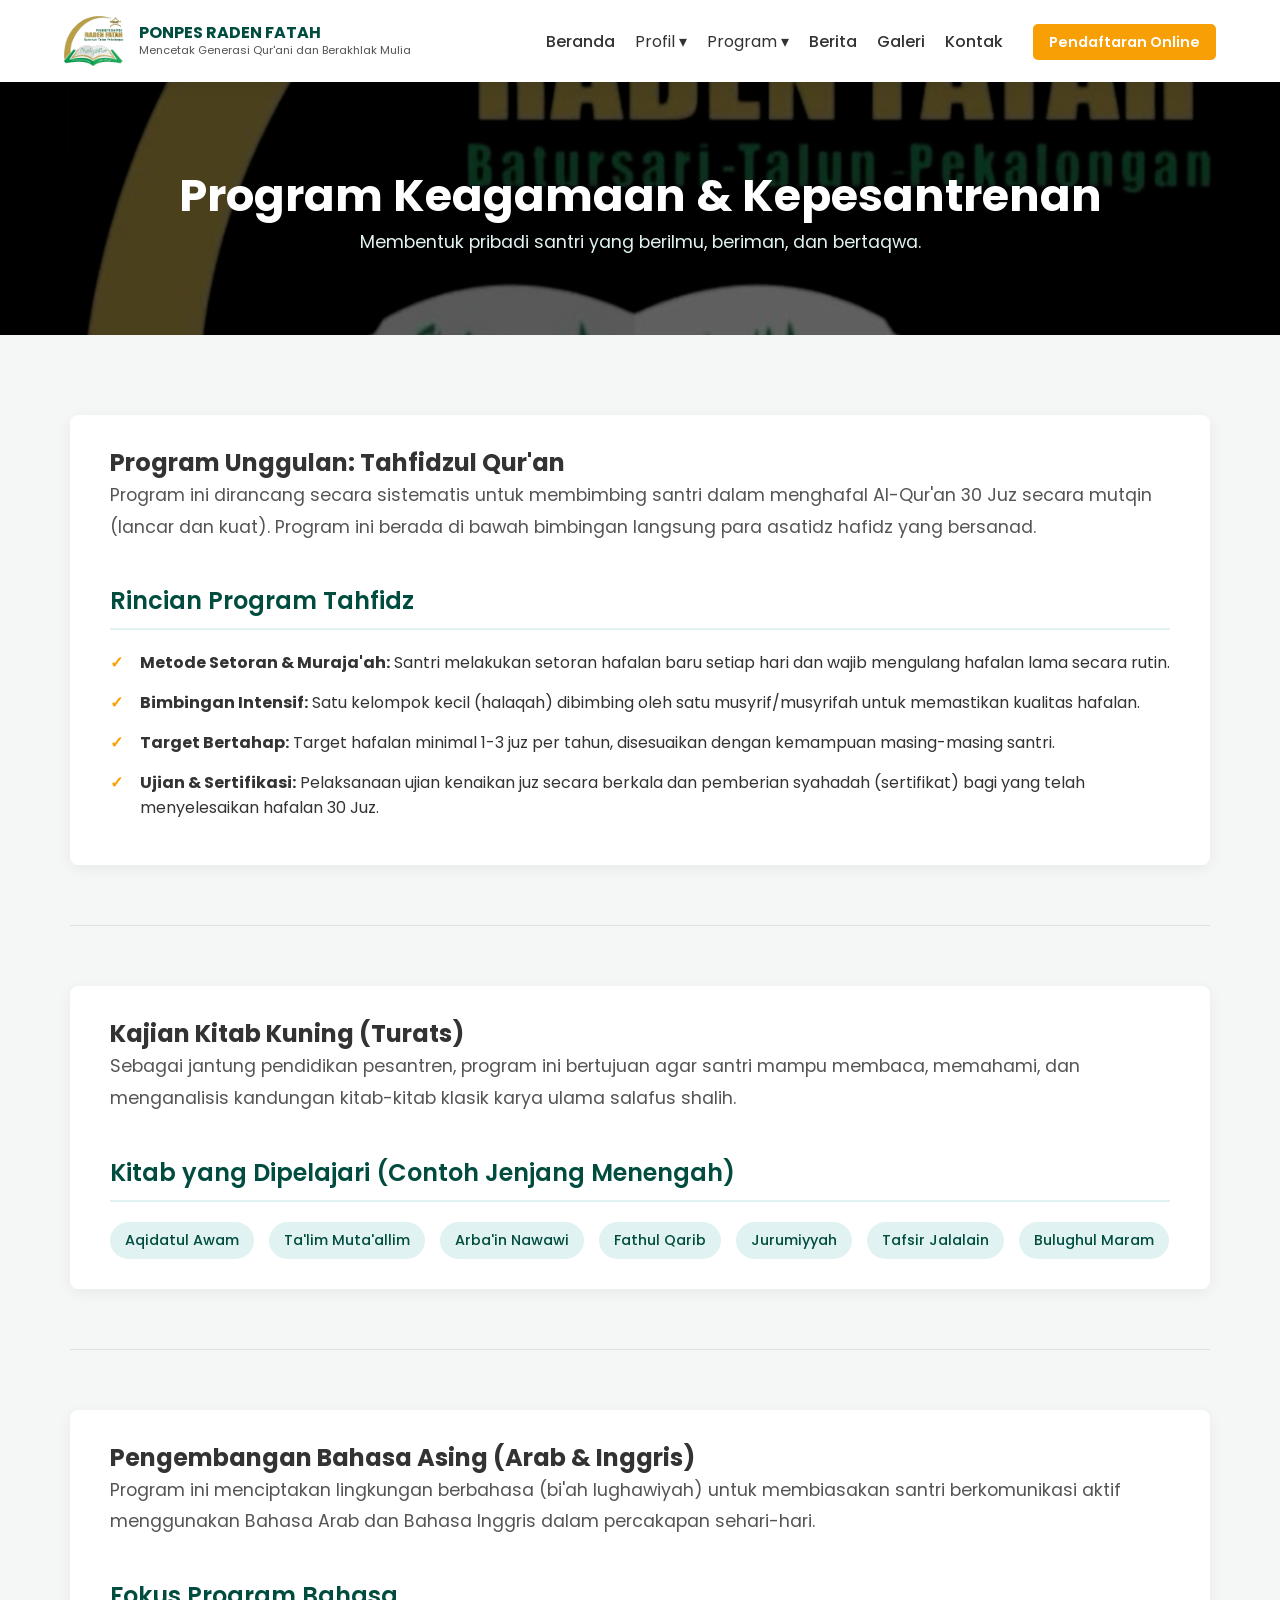
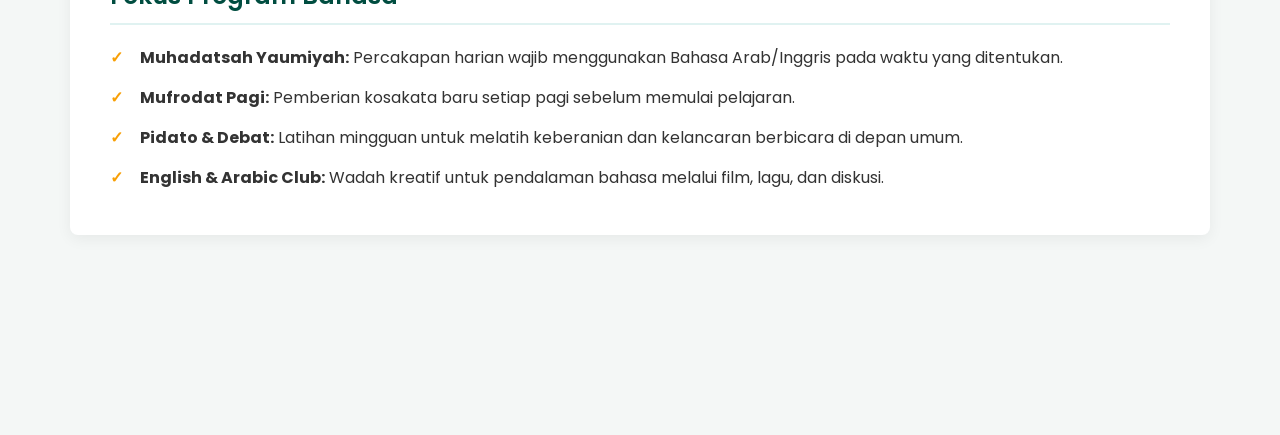
==== agama.html @ 98dd8510 "Add files via upload" ====
<!DOCTYPE html>
<html lang="id">
<head>
    <meta charset="UTF-8">
    <meta name="viewport" content="width=device-width, initial-scale=1.0">
    <title>Program Keagamaan - Ponpes Raden Fatah</title>
    <link rel="apple-touch-icon" sizes="180x180" href="images/favicons/apple-touch-icon.png">
    <link rel="icon" type="image/png" sizes="32x32" href="images/favicons/favicon-32x32.png">
    <link rel="icon" type="image/png" sizes="16x16" href="images/favicons/favicon-16x16.png">
    <link rel="manifest" href="images/favicons/site.webmanifest">
    <link rel="stylesheet" href="style.css">
    <link rel="preconnect" href="https://fonts.googleapis.com">
    <link rel="preconnect" href="https://fonts.gstatic.com" crossorigin>
    <link href="https://fonts.googleapis.com/css2?family=Poppins:wght@400;500;600;700&display=swap" rel="stylesheet">
</head>
<body>

    <header class="header">
        <div class="logo-container">
            <a href="index.html" class="logo-container">
                <img src="images/logo.png" alt="Logo Ponpes Raden Fatah" class="logo-img">
                <div class="logo-text">
                    <h1>PONPES RADEN FATAH</h1>
                    <p>Mencetak Generasi Qur'ani dan Berakhlak Mulia</p>
                </div>
            </a>
        </div>
        <input type="checkbox" id="menu-toggle" class="menu-toggle-checkbox">
        <label for="menu-toggle" class="menu-toggle-label"><span></span><span></span><span></span></label>
        <div class="navigation-area">
            <nav class="nav-links">
                <ul>
                    <li><a href="index.html">Beranda</a></li>
                    <li class="dropdown">
         <label for="profil-toggle" class="dropdown-toggle">Profil &#9662;</label>
                        <div class="dropdown-content">
                            <a href="sejarah.html">Sejarah</a>
                            <a href="visi-misi.html">Visi & Misi</a>
                            <a href="struktur-organisasi.html">Struktur Organisasi</a>
                            <a href="tenaga-pendidik.html">Tenaga Pendidik</a>
                        </div>
                    </li>
                    <li class="dropdown">
                            <label for="program-toggle" class="dropdown-toggle">Program &#9662;</label>
                        <div class="dropdown-content">
                            <a href="umum.html">Umum</a>
                            <a href="agama.html">Agama</a>
                        </div>
                    </li>
                    <li><a href="berita.html">Berita</a></li>
                    <li><a href="galeri.html">Galeri</a></li>
                    <li><a href="kontak.html">Kontak</a></li>
                </ul>
            </nav>
            <div class="header-cta">
                <a href="pendaftaran.html" class="cta-button">Pendaftaran Online</a>
            </div>
        </div>
    </header>

    <main>
        <section class="page-header">
            <div class="container">
                <h1>Program Keagamaan & Kepesantrenan</h1>
                <p>Membentuk pribadi santri yang berilmu, beriman, dan bertaqwa.</p>
            </div>
        </section>

        <section class="program-detail-section section-padding">
            <div class="container">
                
                <div class="program-level-card">
                    <h2>Program Unggulan: Tahfidzul Qur'an</h2>
                    <p>Program ini dirancang secara sistematis untuk membimbing santri dalam menghafal Al-Qur'an 30 Juz secara mutqin (lancar dan kuat). Program ini berada di bawah bimbingan langsung para asatidz hafidz yang bersanad.</p>
                    
                    <h3 class="program-subtitle">Rincian Program Tahfidz</h3>
                    <ul class="keunggulan-list">
                        <li><strong>Metode Setoran & Muraja'ah:</strong> Santri melakukan setoran hafalan baru setiap hari dan wajib mengulang hafalan lama secara rutin.</li>
                        <li><strong>Bimbingan Intensif:</strong> Satu kelompok kecil (halaqah) dibimbing oleh satu musyrif/musyrifah untuk memastikan kualitas hafalan.</li>
                        <li><strong>Target Bertahap:</strong> Target hafalan minimal 1-3 juz per tahun, disesuaikan dengan kemampuan masing-masing santri.</li>
                        <li><strong>Ujian & Sertifikasi:</strong> Pelaksanaan ujian kenaikan juz secara berkala dan pemberian syahadah (sertifikat) bagi yang telah menyelesaikan hafalan 30 Juz.</li>
                    </ul>
                </div>

                <hr class="section-divider">

                <div class="program-level-card">
                    <h2>Kajian Kitab Kuning (Turats)</h2>
                    <p>Sebagai jantung pendidikan pesantren, program ini bertujuan agar santri mampu membaca, memahami, dan menganalisis kandungan kitab-kitab klasik karya ulama salafus shalih.</p>
                    
                    <h3 class="program-subtitle">Kitab yang Dipelajari (Contoh Jenjang Menengah)</h3>
                    <div class="ekskul-grid">
                        <span>Aqidatul Awam</span>
                        <span>Ta'lim Muta'allim</span>
                        <span>Arba'in Nawawi</span>
                        <span>Fathul Qarib</span>
                        <span>Jurumiyyah</span>
                        <span>Tafsir Jalalain</span>
                        <span>Bulughul Maram</span>
                    </div>
                </div>

                <hr class="section-divider">

                <div class="program-level-card">
                    <h2>Pengembangan Bahasa Asing (Arab & Inggris)</h2>
                    <p>Program ini menciptakan lingkungan berbahasa (bi'ah lughawiyah) untuk membiasakan santri berkomunikasi aktif menggunakan Bahasa Arab dan Bahasa Inggris dalam percakapan sehari-hari.</p>

                    <h3 class="program-subtitle">Fokus Program Bahasa</h3>
                    <ul class="keunggulan-list">
                        <li><strong>Muhadatsah Yaumiyah:</strong> Percakapan harian wajib menggunakan Bahasa Arab/Inggris pada waktu yang ditentukan.</li>
                        <li><strong>Mufrodat Pagi:</strong> Pemberian kosakata baru setiap pagi sebelum memulai pelajaran.</li>
                        <li><strong>Pidato & Debat:</strong> Latihan mingguan untuk melatih keberanian dan kelancaran berbicara di depan umum.</li>
                        <li><strong>English & Arabic Club:</strong> Wadah kreatif untuk pendalaman bahasa melalui film, lagu, dan diskusi.</li>
                    </ul>
                </div>

            </div>
        </section>
    </main>

    <footer class="footer">
        </footer>

</body>
</html>
---- style.css ----
/* --- PALET WARNA UTAMA (GLOBAL VARIABLES) --- */
:root {
    --warna-utama: #f89f05;      /* Oranye/Emas Pilihan Anda */
    --warna-sekunder: #004d40;   /* Hijau Tua untuk Judul & Hover */
    --warna-teks-utama: #333;   /* Warna teks gelap */
    --warna-teks-kedua: #555;   /* Warna teks abu-abu */
    --warna-latar: #f4f7f6;      /* Warna latar belakang utama */
    --warna-putih: #ffffff;     /* Warna putih */
    --warna-border: #ddd;       /* Warna border abu-abu muda */
}

/* --- Reset & Basic Styling --- */
* {
    margin: 0;
    padding: 0;
    box-sizing: border-box;
}

html {
    height: 100%; /* Diperlukan agar body bisa setinggi 100% */
}

body {
    display: flex; /* 1. Jadikan body sebagai flex container */
    flex-direction: column; /* 2. Atur itemnya secara vertikal */
    min-height: 100vh; /* 3. Tinggi minimal body adalah 100% tinggi layar */
    
    font-family: 'Poppins', sans-serif;
    background-color: var(--warna-latar);
    color: var(--warna-teks-utama);
}

main {
    flex-grow: 1; /* 4. INI KUNCINYA: buat <main> meregang & mendorong footer */
    width: 100%;
}
.container { width: 90%; max-width: 1140px; margin: 0 auto; }
.section-padding { padding: 80px 0; }
.section-title { font-size: 2.5rem; color: var(--warna-sekunder); margin-bottom: 20px; font-weight: 700; }
.text-center { text-align: center; }
.section-divider { border: 0; height: 1px; background-color: #e0e0e0; margin: 60px 0; }

/* --- Header Styling --- */
.header { display: flex; justify-content: space-between; align-items: center; padding: 1rem 5%; background-color: var(--warna-putih); box-shadow: 0 4px 15px rgba(0, 0, 0, 0.06); position: sticky; top: 0; z-index: 1000; width: 100%; }
.logo-container { display: flex; align-items: center; gap: 15px; text-decoration: none; }
.logo-img { height: 50px; width: auto; flex-shrink: 0; }
.logo-text h1 { font-size: 1.0rem; font-weight: 700; color: var(--warna-sekunder); margin: 0; line-height: 1.2; }
.logo-text p { font-size: 0.7rem; color: var(--warna-teks-kedua); margin: 0; }

/* --- Navigasi, Dropdown, CTA --- */
.navigation-area { display: flex; align-items: center; gap: 30px; }
.nav-links ul { list-style: none; display: flex; gap: 20px; margin: 0; padding: 0; }
.nav-links a { text-decoration: none; color: var(--warna-teks-utama); font-weight: 500; font-size: 1rem; position: relative; padding-bottom: 5px; transition: color 0.3s ease; }
.nav-links a::after { content: ''; position: absolute; width: 0; height: 2px; bottom: 0; left: 0; background-color: var(--warna-utama); transition: width 0.3s ease; }
.nav-links a:hover, .nav-links a.active { color: var(--warna-utama); }
.nav-links a:hover::after, .nav-links a.active::after { width: 100%; }
.cta-button { background-color: var(--warna-utama); color: var(--warna-putih); padding: 8px 16px; border-radius: 5px; text-decoration: none; font-weight: 600; font-size: 0.9rem; transition: background-color 0.3s ease, transform 0.2s ease; }
.cta-button:hover { background-color: var(--warna-sekunder); transform: translateY(-2px); }
.dropdown { position: relative; display: inline-block; }
.dropdown-toggle::after { display: none !important; }
.dropdown-content { display: none; position: absolute; background-color: var(--warna-putih); min-width: 220px; box-shadow: 0 4px 15px rgba(0, 0, 0, 0.06); border-radius: 5px; z-index: 10; overflow: hidden; border-top: 3px solid var(--warna-utama); }
.dropdown-content a { color: var(--warna-teks-utama); padding: 12px 16px; text-decoration: none; display: block; text-align: left; font-size: 0.95rem; transition: background-color 0.3s ease, color 0.3s ease; }
.dropdown-content a::after { display: none; }
.dropdown-content a:hover { background-color: #f1f1f1; color: var(--warna-utama); }
.dropdown:hover .dropdown-content { display: block; }

/* --- Mobile Menu & Responsive Header --- */
.menu-toggle-checkbox { display: none; }
.menu-toggle-label { display: none; flex-direction: column; justify-content: space-between; width: 30px; height: 21px; cursor: pointer; }
.menu-toggle-label span { display: block; width: 100%; height: 3px; background-color: var(--warna-sekunder); border-radius: 3px; transition: transform 0.3s ease, opacity 0.3s ease; }

@media (max-width: 992px) {
    .header { flex-wrap: wrap; }
    .header .logo-container {flex-grow: 1;}
    .navigation-area { display: none; position: static; flex-basis: 100%; order: 3; margin-top: 15px; background-color: var(--warna-putih); flex-direction: column; align-items: center; padding: 20px 0; border-top: 1px solid #eee; box-shadow: 0 4px 15px rgba(0, 0, 0, 0.06); }
    .menu-toggle-checkbox:checked ~ .navigation-area { display: flex; }
    .menu-toggle-label { display: flex; }
     .submenu-toggle-checkbox {
        display: none;/* Sembunyikan checkbox asli */
    }
    /* ========================================================
   PERBAIKAN DROPDOWN AGAR BISA DIKLIK
   ======================================================== */

.dropdown-toggle-wrapper {
    display: flex;
    align-items: center;
    gap: 4px; /* Jarak antara teks "Profil" dan panah */
}

/* Mengganti style .nav-links a dengan ini agar lebih spesifik */
.nav-links .nav-link-main {
    text-decoration: none;
    color: var(--warna-teks-utama);
    font-weight: 500;
}

/* Style untuk panah agar bisa diklik */
.submenu-arrow {
    cursor: pointer;
    padding: 5px;
    border-radius: 4px;
    font-size: 0.8em; /* Sedikit perkecil ukuran panah */
    transition: background-color 0.2s;
}

.submenu-arrow:hover {
    background-color: #f1f1f1;
}
    .nav-links ul { flex-direction: column; width: 100%; gap: 0; }
    .nav-links li { text-align: center; margin: 10px 0; }
    .header-cta { display: block; margin-top: 15px; }
    .dropdown { position: static; display: block; text-align: center;}
    /* Sembunyikan submenu secara default di mobile */
    .dropdown-content {
    display: none;
    position: static;
    box-shadow: none;
    background-color: #fafafa; /* Warna latar sedikit lebih lembut */
    min-width: 100%;
    border-bottom: 1px solid #eee; /* Garis pemisah bawah yang rapi */
    padding: 15px 0; /* Atur ulang padding atas-bawah */
    margin-top: 5px; /* Beri sedikit jarak dari menu utama */
    }
    
    .dropdown-content a {
    padding: 12px 25px; /* Padding lebih seimbang */
    text-align: center; /* INI SOLUSI UTAMA: RATA TENGAH */
    font-size: 0.9rem;  /* Ukuran font sedikit lebih kecil dari menu utama */
    color: var(--warna-teks-kedua); /* Warna teks sedikit lebih lembut */
    font-weight: 500;
    transition: background-color 0.3s, color 0.3s; /* Tambahkan transisi */
}
    .submenu-toggle-checkbox:checked ~ .dropdown-content {
    display: none !important;
}
    .dropdown-content a:hover {
    background-color: #eafaf8;
    color: var(--warna-sekunder);
}
    .menu-toggle-checkbox:checked ~ .menu-toggle-label span:nth-child(1) { transform: rotate(45deg) translate(5px, 5px); }
    .menu-toggle-checkbox:checked ~ .menu-toggle-label span:nth-child(2) { opacity: 0; }
    .menu-toggle-checkbox:checked ~ .menu-toggle-label span:nth-child(3) { transform: rotate(-45deg) translate(7px, -7px); }
}

@media (max-width: 480px) {
    .logo-text h1 { font-size: 1rem; }
    .logo-img { height: 40px; }
    .logo-text p { display: none; }
}

/* --- Halaman Beranda --- */
.hero { position: relative; height: 80vh; display: flex; align-items: center; justify-content: center; text-align: center; color: var(--warna-putih); background-image: url('images/logo.jpg'); background-size: cover; background-position: center; }
.hero-overlay { position: absolute; top: 0; left: 0; width: 100%; height: 100%; background-color: rgba(0, 0, 0, 0.5); }
.hero-content { position: relative; z-index: 2; max-width: 800px; padding: 0 20px; }
.hero-title { font-size: 3rem; font-weight: 700; margin-bottom: 1rem; letter-spacing: 1px; line-height: 1.3;}
.hero-subtitle { font-size: 1.2rem; margin-bottom: 2rem; font-weight: 400; }
.hero-button { background-color: var(--warna-utama); color: var(--warna-putih); padding: 12px 25px; border-radius: 5px; text-decoration: none; font-weight: 600; transition: background-color 0.3s ease; }
.hero-button:hover { background-color: var(--warna-sekunder); }
.sambutan-grid { display: grid; grid-template-columns: 1fr 1.5fr; gap: 50px; align-items: center; }
.sambutan-img img { width: 100%; height: auto; border-radius: 10px; box-shadow: 0 4px 15px rgba(0, 0, 0, 0.06); }
.pimpinan-info { margin-top: 25px; border-left: 3px solid var(--warna-utama); padding-left: 15px; }
.pimpinan-info h4 { margin: 0; font-size: 1.2rem; color: var(--warna-sekunder); }
.pimpinan-info p { margin: 0; font-style: italic; }
.program-grid { display: grid; grid-template-columns: repeat(3, 1fr); gap: 30px; margin-top: 50px; }
.program-card { background-color: var(--warna-putih); padding: 40px 30px; border-radius: 10px; text-align: center; box-shadow: 0 4px 15px rgba(0, 0, 0, 0.06); transition: transform 0.3s ease, box-shadow 0.3s ease; }
.program-card:hover { transform: translateY(-10px); box-shadow: 0 4px 15px rgba(0, 0, 0, 0.06); }
.program-icon img { height: 80px; margin-bottom: 20px; }
.program-card h3 { font-size: 1.5rem; color: var(--warna-sekunder); margin-bottom: 10px; }
.info-pendaftaran { background-color: var(--warna-sekunder); color: var(--warna-putih); padding: 60px 0; }
.info-pendaftaran h2 { font-size: 2.5rem; margin-bottom: 15px; }
/* Menambahkan jarak di atas tombol "Daftar Sekarang" di section info-pendaftaran */
.info-pendaftaran .cta-button {
    margin-top: 20px; /* Ubah angka ini untuk mengatur jaraknya */
    display: inline-block; /* Diperlukan agar margin-top bekerja pada elemen <a> */
}
@media (max-width: 992px) { .sambutan-grid, .program-hub-grid, .contact-layout, .jadwal-biaya-grid, .final-pendaftaran-grid { grid-template-columns: 1fr; } .program-grid { grid-template-columns: 1fr 1fr; } }
@media (max-width: 768px) { .hero-title { font-size: 2rem; } .hero-subtitle { font-size: 1rem; } .hero { height: 70vh; } .program-grid, .profile-links-grid, .footer-grid { grid-template-columns: 1fr; } .info-pendaftaran h2 { font-size: 2rem; } }

/* --- Halaman Generik (Banner Atas) --- */
.page-header { padding: 80px 0; text-align: center; color: var(--warna-putih); background-image: linear-gradient(rgba(0, 0, 0, 0.6), rgba(0, 0, 0, 0.6)), url('images/logo.jpg'); background-size: cover; background-position: center; }
.page-header h1 { font-size: 2.8rem; font-weight: 700; }
.page-header p { font-size: 1.1rem; color: #e0f2f1; }
@media (max-width: 768px) { .page-header { padding: 80px 100px0; } .page-header h1 { font-size: 2.2rem; } }

/* --- Halaman Sejarah --- */
.intro-text { text-align: center; font-size: 1.1rem; font-style: italic; color: var(--warna-teks-kedua); max-width: 800px; margin: 0 auto 60px auto; line-height: 1.8; }
.timeline { position: relative; max-width: 900px; margin: 0 auto; }
.timeline::after { content: ''; position: absolute; width: 3px; background-color: var(--warna-utama); top: 0; bottom: 0; left: 50%; margin-left: -1.5px; }
.timeline-item { padding: 10px 40px; position: relative; width: 50%; }
.timeline-item::after { content: ''; position: absolute; width: 20px; height: 20px; right: -10px; background-color: var(--warna-putih); border: 4px solid var(--warna-utama); top: 25px; border-radius: 50%; z-index: 1; }
.timeline-item:nth-child(odd) { left: 0; } .timeline-item:nth-child(even) { left: 50%; }
.timeline-item:nth-child(even)::after { left: -10px; }
.timeline-content { padding: 20px 30px; background-color: var(--warna-putih); position: relative; border-radius: 6px; box-shadow: 0 4px 15px rgba(0, 0, 0, 0.06); }
.timeline-content h4 { font-size: 1.3rem; margin-bottom: 10px; color: var(--warna-sekunder); }
@media (max-width: 768px) { .timeline::after { left: 31px; } .timeline-item { width: 100%; padding-left: 70px; padding-right: 25px; } .timeline-item:nth-child(odd), .timeline-item:nth-child(even) { left: 0; } .timeline-item::after { left: 21px; } }

/* --- Halaman Visi Misi, Profil, Tenaga Pendidik, dll --- */
.visi-card, .misi-card { background-color: var(--warna-putih); padding: 40px; border-radius: 8px; box-shadow: 0 4px 15px rgba(0, 0, 0, 0.06); }
.visi-card { text-align: center; margin-bottom: 40px; }
.visi-card blockquote { font-size: 1.5rem; font-weight: 500; line-height: 1.6; color: var(--warna-teks-utama); font-style: italic; border-left: 5px solid var(--warna-utama); padding-left: 25px; margin: 20px 0 0 0; text-align: left; }
.misi-card ol { padding-left: 25px; margin-top: 20px; } .misi-card ol li { font-size: 1.1rem; color: var(--warna-teks-kedua); line-height: 1.9; margin-bottom: 15px; }
.quick-facts-grid { display: grid; grid-template-columns: repeat(auto-fit, minmax(200px, 1fr)); gap: 30px; text-align: center; }
.fact-item .fact-number { font-size: 3rem; font-weight: 700; color: var(--warna-utama); display: block; }
.fact-item .fact-label { font-size: 1.1rem; color: var(--warna-teks-kedua); margin-top: 5px; }
.profile-links-grid { display: grid; grid-template-columns: 1fr 1fr; gap: 30px; }
.profile-link-card { background-color: var(--warna-putih); padding: 30px; border-radius: 8px; box-shadow: 0 4px 15px rgba(0, 0, 0, 0.06); transition: transform 0.3s ease, box-shadow 0.3s ease; border-top: 4px solid var(--warna-utama); }
.profile-link-card:hover { transform: translateY(-5px); box-shadow: 0 4px 15px rgba(0, 0, 0, 0.06); }
.profile-link-card h3 { font-size: 1.5rem; color: var(--warna-sekunder); margin-bottom: 15px; }
.profile-link-card p, .sambutan-text p, .program-card p, .berita-card-content p { color: #666; line-height: 1.9; }
.cta-button-small { background-color: var(--warna-utama); color: var(--warna-putih); padding: 8px 18px; border-radius: 5px; text-decoration: none; font-weight: 500; font-size: 0.9rem; display: inline-block; transition: background-color 0.3s ease; }
.cta-button-small:hover { background-color: var(--warna-sekunder); }
.staff-grid { display: grid; grid-template-columns: repeat(auto-fit, minmax(280px, 1fr)); gap: 30px; }
.staff-card { background-color: var(--warna-putih); border-radius: 8px; box-shadow: 0 4px 15px rgba(0, 0, 0, 0.06); text-align: center; overflow: hidden; transition: transform 0.3s ease, box-shadow 0.3s ease; }
.staff-card:hover { transform: translateY(-8px); box-shadow: 0 4px 15px rgba(0, 0, 0, 0.06); }
.staff-photo img { width: 100%; height: 300px; object-fit: cover; object-position: center top; }
.staff-info { padding: 20px 15px; } .staff-info h4 { font-size: 1.3rem; font-weight: 600; color: var(--warna-sekunder); margin: 0 0 5px 0; }
.staff-info .role { font-size: 1rem; color: var(--warna-utama); font-weight: 500; margin: 0 0 10px 0; }
.staff-info .specialty { font-size: 0.9rem; color: #666; font-style: italic; margin: 0; }
.program-level-card { background-color: var(--warna-putih); padding: 30px 40px; border-radius: 8px; box-shadow: 0 4px 15px rgba(0, 0, 0, 0.06); margin-bottom: 40px; }
.program-level-card > p { font-size: 1.1rem; line-height: 1.8; color: var(--warna-teks-kedua); margin-bottom: 30px; }
.program-subtitle { font-size: 1.5rem; font-weight: 600; color: var(--warna-sekunder); margin-top: 40px; margin-bottom: 20px; padding-bottom: 10px; border-bottom: 2px solid #e0f2f1; }
.keunggulan-list { list-style: none; padding-left: 0; } .keunggulan-list li { font-size: 1rem; color: var(--warna-teks-utama); padding-left: 30px; position: relative; margin-bottom: 15px; }
.keunggulan-list li::before { content: '\2713'; color: var(--warna-utama); font-weight: 900; position: absolute; left: 0; top: 0; }
.kurikulum-grid { display: grid; grid-template-columns: 1fr 1fr; gap: 30px; }
.kurikulum-col h4 { font-size: 1.2rem; font-weight: 600; color: var(--warna-teks-utama); margin-bottom: 15px; }
.kurikulum-col ul { list-style: disc; padding-left: 20px; } .kurikulum-col li { color: var(--warna-teks-kedua); margin-bottom: 10px; }
.ekskul-grid { display: flex; flex-wrap: wrap; gap: 15px; } .ekskul-grid span { background-color: #e0f2f1; color: var(--warna-sekunder); padding: 8px 15px; border-radius: 20px; font-weight: 500; font-size: 0.9rem; }
.program-hub-grid { display: grid; grid-template-columns: 1fr 1fr; gap: 30px; margin-top: 40px; }
.program-hub-card { display: block; position: relative; height: 450px; border-radius: 10px; overflow: hidden; box-shadow: 0 4px 15px rgba(0, 0, 0, 0.06); text-decoration: none; color: var(--warna-putih); }
.program-hub-card .card-bg { position: absolute; top: 0; left: 0; width: 100%; height: 100%; background-size: cover; background-position: center; transition: transform 0.5s cubic-bezier(0.25, 0.46, 0.45, 0.94); }
.program-hub-card:hover .card-bg { transform: scale(1.05); } .program-hub-card .card-overlay { position: absolute; top: 0; left: 0; width: 100%; height: 100%; background: linear-gradient(to top, rgba(0, 56, 49, 0.9) 20%, rgba(0,0,0,0) 80%); }
.program-hub-card .card-content { position: absolute; bottom: 0; left: 0; padding: 30px; transition: transform 0.4s ease; }
.program-hub-card:hover .card-content { transform: translateY(-10px); } .program-hub-card h2 { font-size: 2rem; font-weight: 700; margin: 0 0 10px 0; line-height: 1.2; }
.program-hub-card p { font-size: 1rem; line-height: 1.6; opacity: 0.9; }
/* --- Bagian Legalitas di Halaman Profil --- */
.legalitas-section {
    background-color: #f9f9f9; /* Latar belakang abu-abu lembut */
    border-top: 1px solid #eee;
    border-bottom: 1px solid #eee;
    padding: 60px 0;
}

.legalitas-info {
    display: grid;
    grid-template-columns: repeat(auto-fit, minmax(250px, 1fr)); /* Membuat kolom responsif */
    gap: 30px;
    margin-top: 30px;
    text-align: left; /* Kembalikan teks ke kiri di dalam info box */
}

.legalitas-info > div {
    background-color: var(--warna-putih);
    padding: 25px;
    border-radius: 8px;
    box-shadow: 0 4px 15px rgba(0, 0, 0, 0.06);
    border: 1px solid #f1f1f1;
    overflow-wrap: break-word; /* <-- TAMBAHKAN BARIS INI */
}

.legalitas-info h3 {
    font-size: 1.1rem;
    font-weight: 600;
    color: var(--warna-sekunder);
    margin-bottom: 10px;
}

.legalitas-info p {
    color: var(--warna-teks-kedua);
    font-size: 0.9rem;
    line-height: 1.6;
    margin-bottom: 0;
}

/* Responsive untuk layar lebih kecil */
@media (max-width: 768px) {
    .program-grid,
    .profile-links-grid, /* <-- INI SOLUSINYA */
    .footer-grid,
    .kurikulum-grid 
    .legalitas-info {
        grid-template-columns: 1fr; /* Satu kolom di layar HP */
    }
}

/* --- Halaman Berita (Tambahan dari yang lama) --- */
.berita-layout { display: grid; grid-template-columns: 2.5fr 1fr; gap: 40px; }
.berita-list { display: flex; flex-direction: column; gap: 40px; }
.berita-card-full { display: flex; gap: 25px; background-color: #fff; border-radius: 8px; box-shadow: 0 4px 15px rgba(0, 0, 0, 0.06); overflow: hidden; transition: box-shadow 0.3s ease; }
.berita-card-full:hover { box-shadow: 0 4px 15px rgba(0, 0, 0, 0.06); }
.berita-card-img { flex-basis: 40%; }
.berita-card-img img { width: 100%; height: 100%; object-fit: cover; }
.berita-card-content { flex-basis: 60%; padding: 25px; display: flex; flex-direction: column; }
.berita-card-content .meta-info { display: flex; gap: 15px; font-size: 0.8rem; margin-bottom: 10px; color: var(--warna-teks-kedua); }
.meta-info .kategori { background-color: #e0f2f1; color: var(--warna-sekunder); padding: 3px 8px; border-radius: 4px; font-weight: 600; }
.berita-card-content h3 { font-size: 1.4rem; margin-bottom: 10px; line-height: 1.4; }
.berita-card-content h3 a { text-decoration: none; color: var(--warna-teks-utama); transition: color 0.3s ease; }
.berita-card-content h3 a:hover { color: var(--warna-utama); }
.berita-card-content p { flex-grow: 1; }
.read-more { color: var(--warna-utama); font-weight: 600; text-decoration: none; align-self: flex-start; }
.pagination { margin-top: 20px; } .pagination ul { list-style: none; display: flex; justify-content: center; gap: 8px; padding: 0; }
.pagination li a { display: block; padding: 10px 15px; border: 1px solid var(--warna-border); border-radius: 5px; text-decoration: none; color: var(--warna-teks-utama); transition: all 0.3s ease; }
.pagination li a:hover, .pagination li a.active { background-color: var(--warna-utama); color: var(--warna-putih); border-color: var(--warna-utama); }
.sidebar-widget { background-color: var(--warna-latar); padding: 25px; border-radius: 8px; margin-bottom: 30px; }
.sidebar-widget h4 { font-size: 1.3rem; color: var(--warna-sekunder); margin-bottom: 20px; padding-bottom: 10px; border-bottom: 2px solid var(--warna-border); }
.search-form { display: flex; } .search-form input { width: 100%; border: 1px solid var(--warna-border); padding: 10px; border-radius: 5px 0 0 5px; border-right: none; }
.search-form button { border: none; background-color: var(--warna-utama); color: var(--warna-putih); padding: 0 15px; cursor: pointer; border-radius: 0 5px 5px 0; }
.widget-list { list-style: none; padding: 0;} .widget-list li { margin-bottom: 10px; } .widget-list li a { text-decoration: none; color: var(--warna-teks-kedua); transition: color 0.3s ease; }
.widget-list li a:hover { color: var(--warna-utama); }
.recent-posts li { padding-bottom: 10px; border-bottom: 1px dashed var(--warna-border); } .recent-posts li:last-child { border-bottom: none; }
@media(max-width: 992px) { .berita-layout { grid-template-columns: 1fr; } }
@media(max-width: 768px) { .berita-card-full { flex-direction: column; } }


/* --- Halaman Galeri --- */
/* (style untuk galeri, lightbox, filter) */
.gallery-filters { text-align: center; margin-bottom: 40px; }
.gallery-filters input[type="radio"] { display: none; }
.gallery-filters label { display: inline-block; padding: 10px 20px; margin: 5px; background-color: #f1f1f1; color: var(--warna-teks-kedua); border-radius: 20px; cursor: pointer; font-weight: 500; transition: all 0.3s ease; }
.gallery-filters label:hover { background-color: #e0f2f1; color: var(--warna-sekunder); }
.gallery-filters input[type="radio"]:checked + label { background-color: var(--warna-utama); color: var(--warna-putih); box-shadow: 0 4px 10px rgba(248, 159, 5, 0.4); }
.gallery-item { display: block; overflow: hidden; border-radius: 8px; position: relative; box-shadow: 0 4px 15px rgba(0, 0, 0, 0.06); }
.gallery-item img { width: 100%; height: 250px; object-fit: cover; display: block; transition: transform 0.4s ease; }
.gallery-item:hover img { transform: scale(1.1); }
#filter-kegiatan:checked ~ .gallery-grid .gallery-item, #filter-fasilitas:checked ~ .gallery-grid .gallery-item, #filter-ekskul:checked ~ .gallery-grid .gallery-item, #filter-prestasi:checked ~ .gallery-grid .gallery-item { display: none; }
#filter-kegiatan:checked ~ .gallery-grid [data-category="kegiatan"], #filter-fasilitas:checked ~ .gallery-grid [data-category="fasilitas"], #filter-ekskul:checked ~ .gallery-grid [data-category="ekskul"], #filter-prestasi:checked ~ .gallery-grid [data-category="prestasi"] { display: block; }
.lightbox { display: none; position: fixed; z-index: 9999; top: 0; left: 0; width: 100%; height: 100%; background-color: rgba(0, 0, 0, 0.85); align-items: center; justify-content: center; }
.lightbox:target { display: flex; }
.lightbox img { max-width: 90%; max-height: 80%; box-shadow: 0 4px 15px rgba(0, 0, 0, 0.06); }
.lightbox .close { position: absolute; top: 20px; right: 30px; font-size: 40px; font-weight: bold; color: var(--warna-putih); text-decoration: none; opacity: 0.8; transition: opacity 0.3s; }
.lightbox .close:hover { opacity: 1; }
.lightbox .prev, .lightbox .next { position: absolute; top: 50%; transform: translateY(-50%); font-size: 50px; color: var(--warna-putih); text-decoration: none; padding: 10px 20px; opacity: 0.6; transition: opacity 0.3s; }
.lightbox .prev { left: 15px; } .lightbox .next { right: 15px; } .lightbox .prev:hover, .lightbox .next:hover { opacity: 1; }
.lightbox .caption { position: absolute; bottom: 20px; left: 50%; transform: translateX(-50%); color: var(--warna-putih); background-color: rgba(0,0,0,0.6); padding: 10px 20px; border-radius: 5px; text-align: center; font-size: 0.9rem; }

/*
========================================
STYLE UNTUK HALAMAN KONTAK (VERSI BARU)
========================================
*/
.contact-layout {
    display: grid;
    grid-template-columns: 1fr 1.5fr;
    gap: 50px;
    align-items: flex-start;
}

.contact-info h3, .contact-form-container h3 {
    font-size: 1.8rem;
    font-weight: 600;
    color: var(--warna-sekunder);
    margin-bottom: 20px;
}

.info-item {
    display: flex;
    align-items: flex-start;
    gap: 20px;
    margin-bottom: 25px;
}

.info-item .info-icon {
    font-size: 1.5rem;
    margin-top: 5px;
    color: var(--warna-utama);
}

.info-item strong {
    display: block;
    color: var(--warna-teks-utama);
    font-weight: 600;
}

.info-item p {
    margin: 4px 0 0 0;
    color: var(--warna-teks-kedua);
    line-height: 1.6;
}

.info-item a {
    color: var(--warna-sekunder);
    text-decoration: none;
    transition: text-decoration 0.3s;
}
.info-item a:hover {
    text-decoration: underline;
}

/* --- Contact Form (VERSI BARU YANG LEBIH CANTIK) --- */
.contact-form-container {
    background-color: var(--warna-putih);
    padding: 30px 40px;
    border-radius: 8px;
    box-shadow: 0 4px 15px rgba(0, 0, 0, 0.06);
}

.contact-form .form-group {
    margin-bottom: 25px;
}

.contact-form label {
    display: block;
    margin-bottom: 8px;
    font-weight: 500;
    color: var(--warna-teks-kedua);
    font-size: 0.9rem;
}

.contact-form input,
.contact-form textarea {
    width: 100%;
    padding: 15px;
    font-family: 'Poppins', sans-serif;
    font-size: 1rem;
    border-radius: 5px;
    background-color: #f9f9f9;
    border: 1px solid #eee;
    transition: border-color 0.3s, box-shadow 0.3s;
}

.contact-form input:focus,
.contact-form textarea:focus {
    outline: none;
    border-color: var(--warna-utama);
    background-color: var(--warna-putih);
    box-shadow: 0 0 8px rgba(248, 159, 5, 0.3);
}

.contact-form textarea {
    resize: vertical;
    min-height: 120px;
}

.contact-form button {
    width: 100%;
    border: none;
    cursor: pointer;
    padding: 15px;
    font-size: 1.1rem;
    font-weight: 600;
}

/* --- Map Section --- */
.map-section {
    width: 100%;
    line-height: 0;
}

/* --- Responsive --- */
@media (max-width: 992px) {
    .contact-layout {
        grid-template-columns: 1fr;
    }
}

/* --- Halaman Pendaftaran --- */
.alur-pendaftaran { display: grid; grid-template-columns: repeat(auto-fit, minmax(300px, 1fr)); gap: 20px; margin-top: 50px; }
.alur-step { background-color: #fafafa; border-left: 5px solid var(--warna-utama); padding: 25px; padding-left: 80px; position: relative; }
.alur-step span { position: absolute; left: 15px; top: 20px; font-size: 3rem; font-weight: 700; color: #f1f1f1; }
.alur-step h4 { font-size: 1.3rem; color: var(--warna-sekunder); margin: 0 0 5px 0; }
table tr:last-child td { border-bottom: none; }
table td:first-child { font-weight: 500; }
.syarat-card ul { list-style: '✓  '; padding-left: 20px; } .syarat-card li { margin-bottom: 15px; color: var(--warna-teks-kedua); }
.narahubung-card { text-align: center; } .cp-name { font-size: 1.2rem; margin: 15px 0 5px 0; }
.cp-phone { font-size: 1.1rem; } .cp-phone a { color: var(--warna-sekunder); font-weight: 600; text-decoration: none; }
.large-cta { font-size: 1.2rem; padding: 15px 40px; font-weight: 700; }
/* Style khusus untuk kartu biaya pendaftaran agar padding vertikalnya lebih kecil */
.biaya-card {
    padding: 20px 30px;
    text-align: center;
}
/* Ganti/tambahkan kode di dalam section Halaman Pendaftaran Anda */

.final-pendaftaran-grid {
    display: grid;
    grid-template-columns: 1fr 1fr;
    gap: 40px;
    align-items: flex-start; /* KUNCI 1: Memastikan KARTU-nya rata atas */
}

.syarat-card, .narahubung-card {
    background-color: var(--warna-putih);
    padding: 30px;
    border-radius: 8px;
    box-shadow: 0 4px 15px rgba(0, 0, 0, 0.06);
    height: 100%; /* Tambahan: membuat tinggi kedua kartu sama */
}

.syarat-card h3, .narahubung-card h3 {
    font-size: 1.5rem;
    color: var(--warna-sekunder);
    margin-top: 0; /* KUNCI 2: Pastikan judul tidak punya jarak atas */
    margin-bottom: 20px;
    padding-bottom: 10px;
    border-bottom: 2px solid #f1f1f1;
}

.syarat-card ul {
    list-style: '✓  ';
    padding-left: 20px;
    margin-top: 0; /* KUNCI 3: Pastikan list tidak punya jarak atas */
}

.syarat-card li {
    margin-bottom: 15px;
    color: var(--warna-teks-kedua);
}

.narahubung-card { 
    text-align: center; 
}

.cp-name { 
    font-size: 1.2rem; 
    margin: 15px 0 5px 0; 
}

.cp-phone { 
    font-size: 1.1rem; 
}

.cp-phone a { 
    color: var(--warna-sekunder); 
    font-weight: 600; 
    text-decoration: none; 
}

.large-cta {
    font-size: 1.2rem;
    padding: 15px 40px;
    font-weight: 700;
}

/* Jangan lupa media query untuk mobile */
@media (max-width: 992px) {
    .final-pendaftaran-grid {
        grid-template-columns: 1fr;
    }
}

/* --- FOOTER --- */
.footer {
    padding: 40px 0;
    background-color: var(--warna-latar); 
}

.footer .container {
    background-color: var(--warna-sekunder);
    color: #ccc;
    padding: 40px;
    border-radius: 10px;
    box-shadow: 0 4px 15px rgba(0, 0, 0, 0.06);
}

.footer-grid {
    display: grid;
    grid-template-columns: 2fr 1.5fr 1fr;
    gap: 40px;
    padding-bottom: 40px;
    border-bottom: 1px solid rgba(255, 255, 255, 0.2);
}

/* === TAMBAHKAN BLOK BARU INI === */
.footer-col {
    overflow-wrap: break-word; /* Ini solusinya! */
    word-wrap: break-word; /* Versi lama untuk browser lawas */
}
/* ================================ */

.footer-col h4 {
    font-size: 1.2rem;
    color: var(--warna-putih);
    margin-top: 0;
    margin-bottom: 20px;
    position: relative;
    padding-bottom: 10px;
}

.footer-col h4::after {
    content: '';
    position: absolute;
    left: 0;
    bottom: 0;
    width: 50px;
    height: 2px;
    background-color: var(--warna-utama);
}

.footer-col p, .footer-col ul a {
    color: #ccc;
    line-height: 1.8;
}

.footer-col ul {
    list-style: none;
    padding: 0;
}

.footer-col ul li {
    margin-bottom: 10px;
}

.footer-col ul a {
    text-decoration: none;
    transition: color 0.3s, padding-left 0.3s;
}

.footer-col ul a:hover {
    color: var(--warna-utama);
    padding-left: 5px;
    text-decoration: underline;
}

.footer-bottom {
    padding: 20px 0 0 0;
    margin-top: 20px;
    text-align: center;
    font-size: 0.9rem;
}

.footer-bottom p {
    margin: 0;
}

/* Responsive untuk footer */
@media (max-width: 768px) {
    .footer-grid {
        grid-template-columns: 1fr;
    }
}

/* --- Tombol Back to Top --- */
#back-to-top {
    position: fixed;
    bottom: 20px;
    right: 20px;
    background-color: var(--warna-utama);
    color: var(--warna-putih);
    width: 40px;
    height: 40px;
    border-radius: 50%;
    text-align: center;
    font-size: 1.5rem;
    line-height: 40px;
    text-decoration: none;
    z-index: 100;
    opacity: 0;
    visibility: hidden;
    transition: opacity 0.3s, visibility 0.3s, background-color 0.3s;
}
#back-to-top:hover {
    background-color: var(--warna-sekunder);
}
#back-to-top.show {
    opacity: 1;
    visibility: visible;
}

/* ========================================
   STYLE UNTUK BAGAN ORGANISASI
   ======================================== */

.org-chart {
    overflow-x: auto; /* Agar bisa di-scroll horizontal di HP jika terlalu lebar */
    padding: 20px 0;
}

.org-chart ul {
    padding-top: 20px;
    position: relative;
    transition: all 0.5s;
    text-align: center;
    list-style-type: none; /* Hapus bullet point */
}

/* Membuat garis penghubung antar item di level yang sama */
.org-chart ul ul::before {
    content: '';
    position: absolute;
    top: 0;
    left: 50%;
    border-top: 2px solid #ccc;
    width: 100%;
    height: 20px;
}

.org-chart li {
    display: inline-block; /* Membuat item berjajar horizontal */
    text-align: center;
    padding: 20px 5px 0 5px;
    position: relative;
    transition: all 0.5s;
    vertical-align: top;
}

/* Menggambar garis dari atas ke bawah menuju setiap item */
.org-chart li::before, .org-chart li::after {
    content: '';
    position: absolute;
    top: 0;
    right: 50%;
    border-top: 2px solid #ccc;
    width: 50%;
    height: 20px;
}
.org-chart li::after {
    right: auto;
    left: 50%;
    border-left: 2px solid #ccc;
}

/* Menghapus garis yang tidak perlu pada item pertama dan terakhir */
.org-chart li:only-child::after, .org-chart li:only-child::before {
    display: none;
}
.org-chart li:first-child::before, .org-chart li:last-child::after {
    border: 0 none;
}
.org-chart li:last-child::before {
    border-right: 2px solid #ccc;
    border-radius: 0 5px 0 0;
}
.org-chart li:first-child::after {
    border-radius: 5px 0 0 0;
}

/* Styling untuk Kartu Nama */
.org-chart .card {
    background-color: var(--warna-putih);
    border: 1px solid #ddd;
    padding: 15px;
    border-radius: 8px;
    box-shadow: 0 4px 15px rgba(0, 0, 0, 0.06);
    display: inline-block;
    min-width: 180px; /* Lebar minimal kartu */
    transition: all 0.3s;
}

.org-chart .card:hover {
    box-shadow: 0 4px 15px rgba(0, 0, 0, 0.06);
    transform: translateY(-5px);
    border-color: var(--warna-utama);
}

.org-chart .card img {
    width: 80px;
    height: 80px;
    border-radius: 50%;
    object-fit: cover;
    margin-bottom: 10px;
    border: 3px solid #f1f1f1;
}

.org-chart .card .nama {
    font-weight: 600;
    color: var(--warna-sekunder);
    font-size: 1rem;
}

.org-chart .card .jabatan {
    font-size: 0.85rem;
    color: #666;
    margin-top: 4px;
}

/* --- Tombol Back to Top --- */
#back-to-top { position: fixed; bottom: 20px; right: 20px; background-color: var(--warna-utama); color: var(--warna-putih); width: 40px; height: 40px; border-radius: 50%; text-align: center; font-size: 1.5rem; line-height: 40px; text-decoration: none; z-index: 100; opacity: 0; visibility: hidden; transition: opacity 0.3s, visibility 0.3s, background-color 0.3s; }
#back-to-top:hover { background-color: var(--warna-sekunder); }
#back-to-top.show { opacity: 1; visibility: visible; }
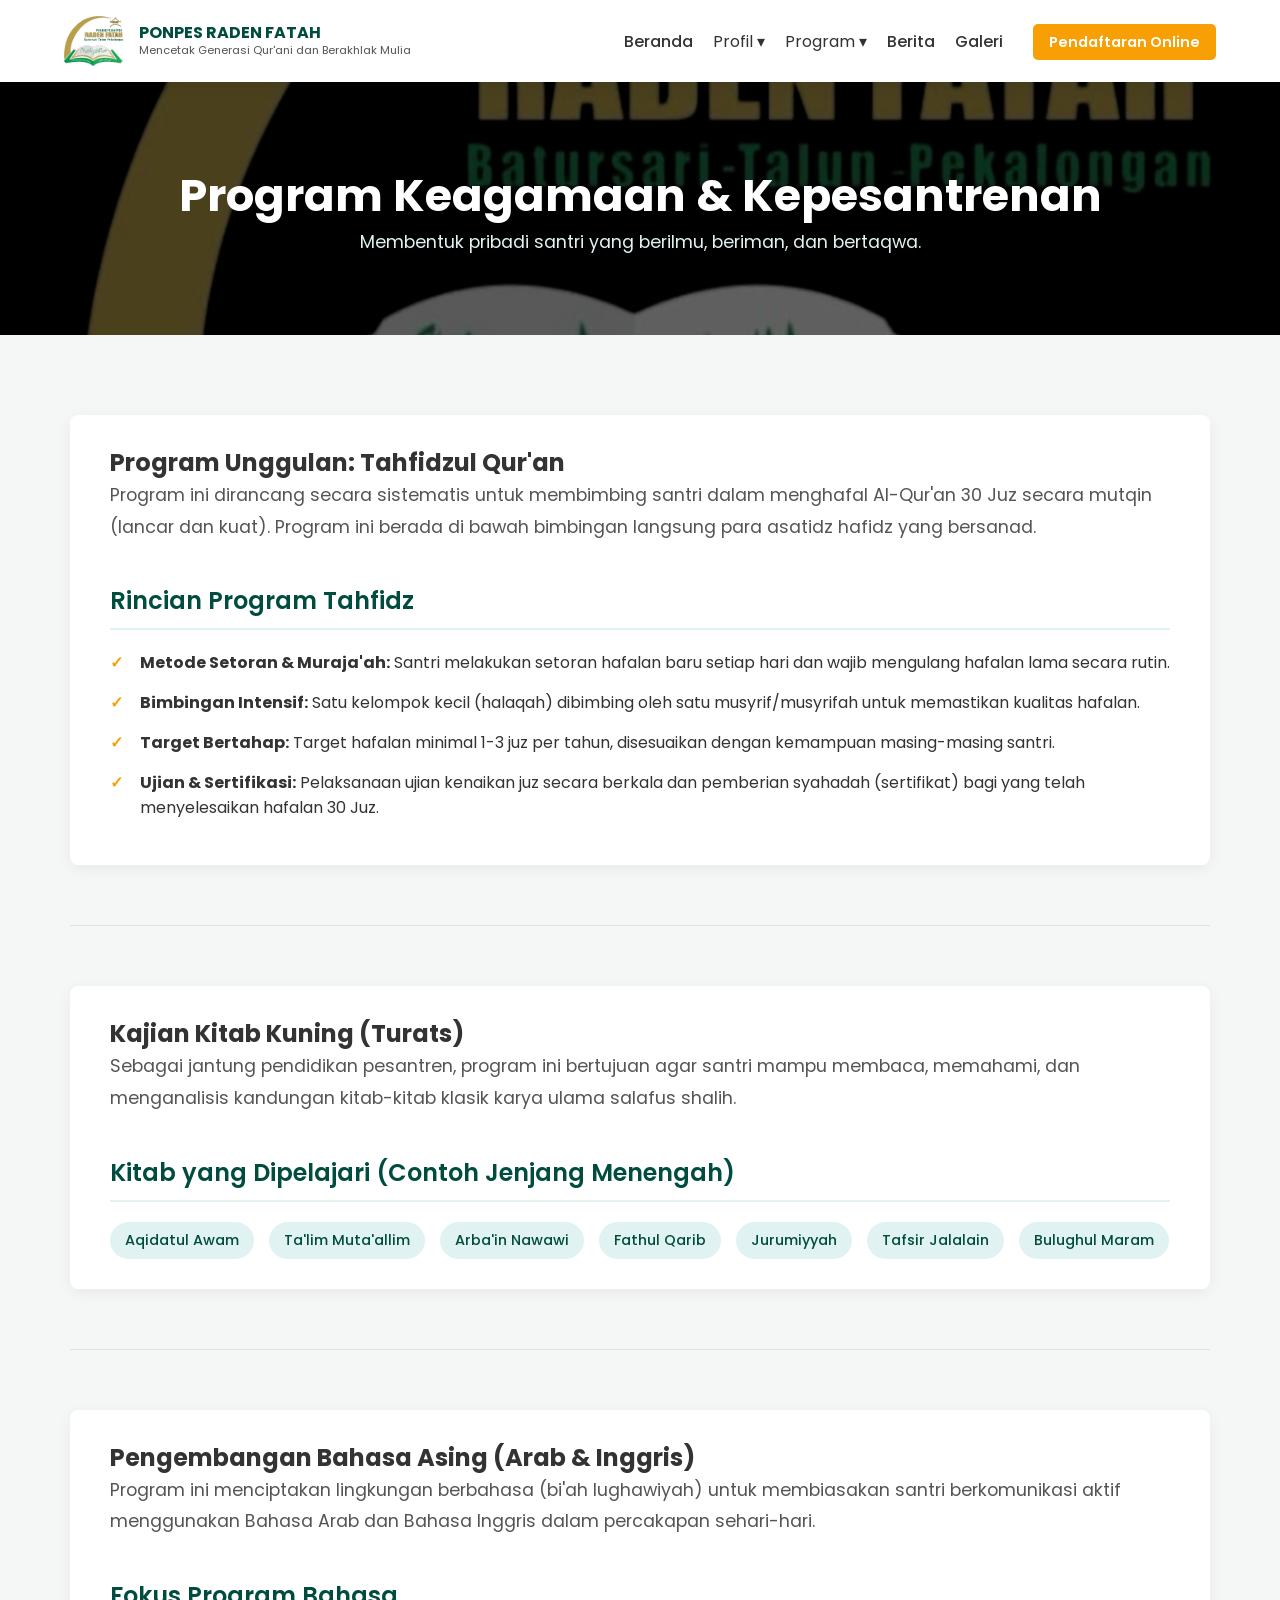
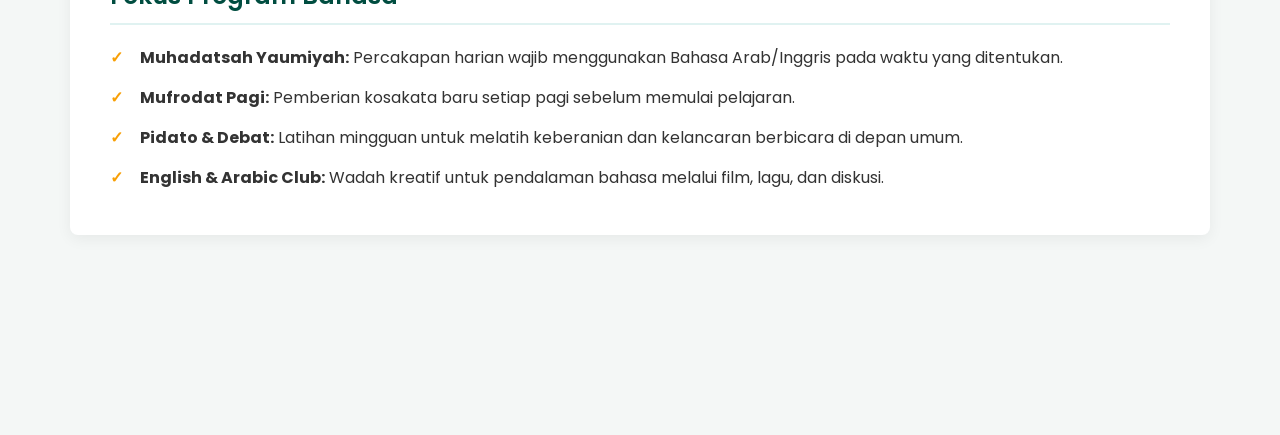
==== commit 7bc2cb13: "Update agama.html" ====
--- a/agama.html
+++ b/agama.html
@@ -49,7 +49,6 @@
                     </li>
                     <li><a href="berita.html">Berita</a></li>
                     <li><a href="galeri.html">Galeri</a></li>
-                    <li><a href="kontak.html">Kontak</a></li>
                 </ul>
             </nav>
             <div class="header-cta">
@@ -123,4 +122,4 @@
         </footer>
 
 </body>
-</html>+</html>
--- a/style.css
+++ b/style.css
@@ -1,4 +1,8 @@
-/* --- PALET WARNA UTAMA (GLOBAL VARIABLES) --- */
+img {
+  max-width: 100%;
+  height: auto;
+  display: block;
+}/* --- PALET WARNA UTAMA (GLOBAL VARIABLES) --- */
 :root {
     --warna-utama: #f89f05;      /* Oranye/Emas Pilihan Anda */
     --warna-sekunder: #004d40;   /* Hijau Tua untuk Judul & Hover */
@@ -78,35 +82,12 @@
      .submenu-toggle-checkbox {
         display: none;/* Sembunyikan checkbox asli */
     }
-    /* ========================================================
-   PERBAIKAN DROPDOWN AGAR BISA DIKLIK
-   ======================================================== */
-
-.dropdown-toggle-wrapper {
-    display: flex;
-    align-items: center;
-    gap: 4px; /* Jarak antara teks "Profil" dan panah */
-}
-
-/* Mengganti style .nav-links a dengan ini agar lebih spesifik */
-.nav-links .nav-link-main {
-    text-decoration: none;
-    color: var(--warna-teks-utama);
-    font-weight: 500;
-}
-
-/* Style untuk panah agar bisa diklik */
-.submenu-arrow {
-    cursor: pointer;
-    padding: 5px;
-    border-radius: 4px;
-    font-size: 0.8em; /* Sedikit perkecil ukuran panah */
-    transition: background-color 0.2s;
-}
-
-.submenu-arrow:hover {
-    background-color: #f1f1f1;
-}
+    .dropdown .dropdown-toggle {
+        cursor: pointer; /* Ubah kursor menjadi tangan saat di atas label */
+        display: inline-block; /* Agar bisa diberi style */
+        width: 100%;
+        padding: 10px;
+    }
     .nav-links ul { flex-direction: column; width: 100%; gap: 0; }
     .nav-links li { text-align: center; margin: 10px 0; }
     .header-cta { display: block; margin-top: 15px; }
@@ -766,4 +747,64 @@
 /* --- Tombol Back to Top --- */
 #back-to-top { position: fixed; bottom: 20px; right: 20px; background-color: var(--warna-utama); color: var(--warna-putih); width: 40px; height: 40px; border-radius: 50%; text-align: center; font-size: 1.5rem; line-height: 40px; text-decoration: none; z-index: 100; opacity: 0; visibility: hidden; transition: opacity 0.3s, visibility 0.3s, background-color 0.3s; }
 #back-to-top:hover { background-color: var(--warna-sekunder); }
-#back-to-top.show { opacity: 1; visibility: visible; }+#back-to-top.show { opacity: 1; visibility: visible; }
+
+/* =========================================
+   TAMPILAN MOBILE & TABLET (Maksimal 768px)
+   ========================================= */
+@media screen and (max-width: 768px) {
+  
+  /* 1. Atur Navbar / Menu agar bersusun ke bawah */
+  nav ul {
+    display: flex;
+    flex-direction: column;
+    text-align: center;
+    padding: 0;
+  }
+
+  nav ul li {
+    margin-bottom: 10px;
+  }
+
+  /* 2. Ubah tata letak kolom vertikal (1 baris penuh) */
+  /* Ganti .container atau .kolom sesuai class di HTML-mu */
+  .container, .sidebar, .main-content {
+    width: 100%;
+    display: block;
+    padding: 10px;
+  }
+
+  /* 3. Sesuaikan ukuran teks agar proporsional di HP */
+  h1 {
+    font-size: 1.8rem;
+  }
+  h2 {
+    font-size: 1.5rem;
+  }
+  p {
+    font-size: 1rem;
+  }
+
+  /* 4. Sesuaikan tabel (penting untuk halaman tenaga-pendidik / pendaftaran) */
+  table {
+    width: 100%;
+    display: block;
+    overflow-x: auto; /* Memungkinkan tabel digeser/scroll ke samping di layar kecil */
+    white-space: nowrap;
+  }
+}
+
+/* =========================================
+   TAMPILAN LAYAR SANGAT KECIL (Maksimal 480px)
+   ========================================= */
+@media screen and (max-width: 480px) {
+  body {
+    padding: 5px;
+  }
+  
+  /* Perkecil padding tombol jika ada */
+  .btn, button {
+    padding: 8px 12px;
+    width: 100%;
+  }
+}
